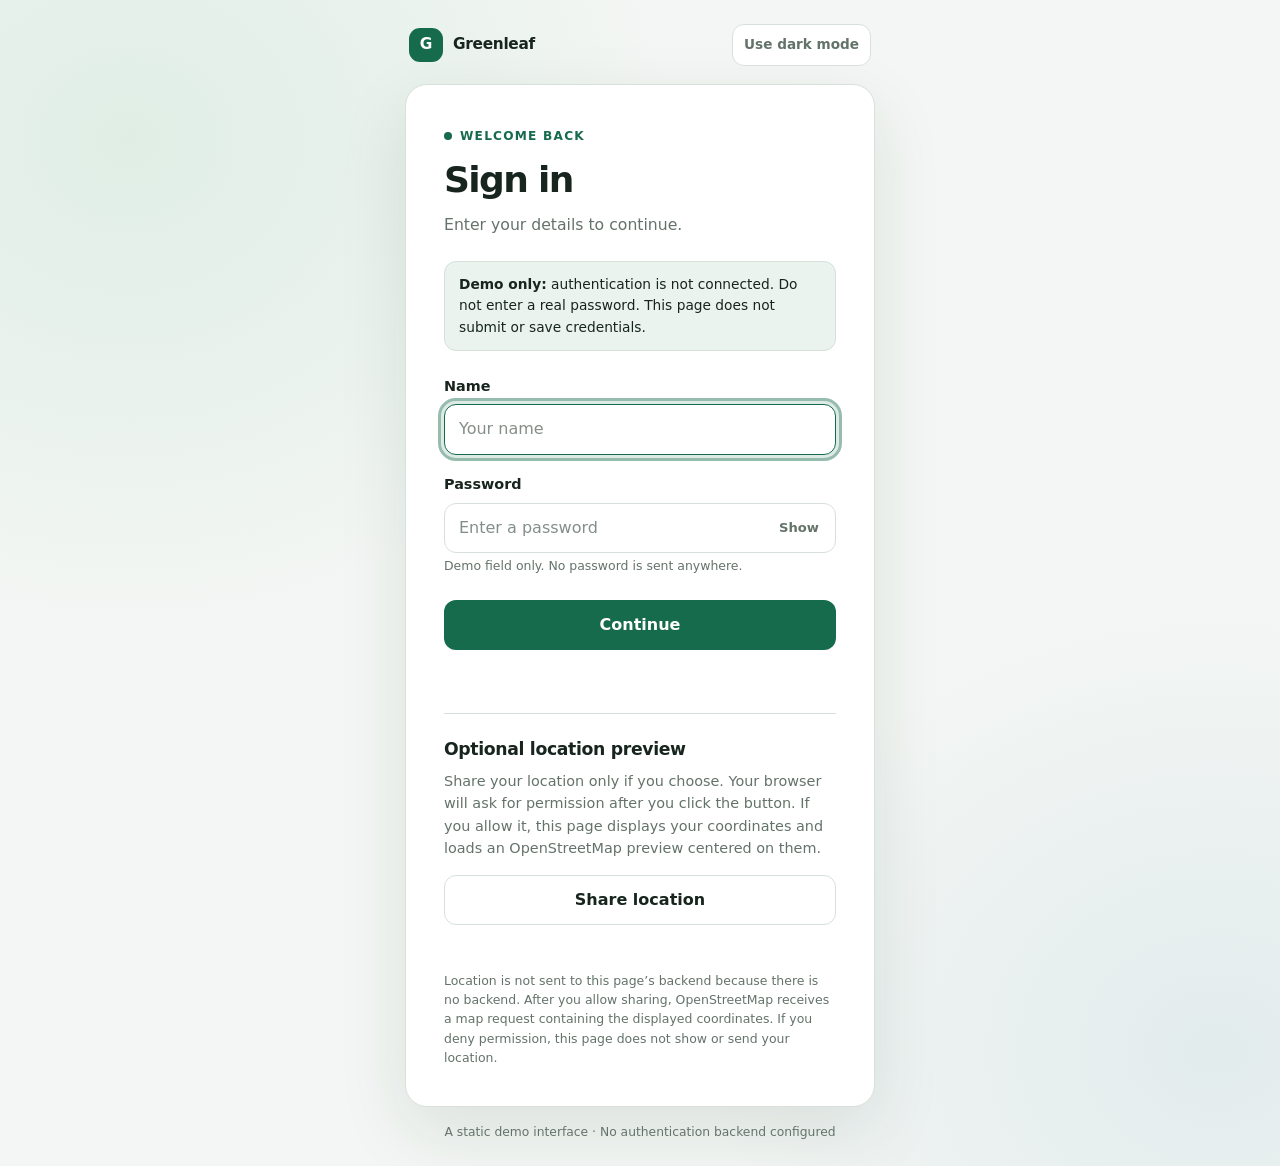
==== index.html @ ef26e177 "Add index.html so the repository has a recognizable website entry point" ====
<!DOCTYPE html>
<html lang="en" data-theme="light">
<head>
  <meta charset="utf-8">
  <meta name="viewport" content="width=device-width, initial-scale=1, viewport-fit=cover">
  <meta name="theme-color" content="#f3f6f4">
  <meta name="description" content="A private sign-in interface demo with an optional, consent-based location preview.">
  <title>Sign in</title>
  <style>
    :root {
      color-scheme: light;
      --bg: #f3f6f4; --panel: #fff; --ink: #17251e; --muted: #64736a;
      --line: #d7e0da; --accent: #176b4d; --accent-hover: #10583e;
      --accent-ink: #fff; --soft: #eaf3ed; --error: #b3261e;
      --success: #176b4d; --shadow: 0 24px 70px rgb(21 48 34 / 10%);
      --radius: 22px; font-synthesis: none;
    }
    :root[data-theme="dark"] {
      color-scheme: dark; --bg: #101713; --panel: #19231d; --ink: #edf4ef;
      --muted: #a4b2a9; --line: #34443a; --accent: #65d4a7;
      --accent-hover: #85e2bb; --accent-ink: #0b2117; --soft: #20352a;
      --error: #ff958c; --success: #81ddb2; --shadow: 0 24px 70px rgb(0 0 0 / 28%);
    }
    @media (prefers-color-scheme: dark) {
      :root:not([data-theme="light"]) {
        color-scheme: dark; --bg: #101713; --panel: #19231d; --ink: #edf4ef;
        --muted: #a4b2a9; --line: #34443a; --accent: #65d4a7;
        --accent-hover: #85e2bb; --accent-ink: #0b2117; --soft: #20352a;
        --error: #ff958c; --success: #81ddb2; --shadow: 0 24px 70px rgb(0 0 0 / 28%);
      }
    }
    *, *::before, *::after { box-sizing: border-box; }
    html { min-width: 320px; scroll-padding-top: env(safe-area-inset-top, 0px); }
    body {
      min-height: 100vh; min-height: 100svh; margin: 0;
      padding: max(24px, env(safe-area-inset-top, 0px)) max(20px, env(safe-area-inset-right, 0px)) max(24px, env(safe-area-inset-bottom, 0px)) max(20px, env(safe-area-inset-left, 0px));
      display: grid; place-items: center;
      background: radial-gradient(ellipse at 10% 12%, rgb(91 183 131 / 13%), transparent 34rem), radial-gradient(ellipse at 95% 90%, rgb(79 145 171 / 10%), transparent 32rem), var(--bg);
      color: var(--ink); font-family: Inter, ui-sans-serif, system-ui, -apple-system, BlinkMacSystemFont, "Segoe UI", sans-serif;
      line-height: 1.55; transition: background-color 180ms ease, color 180ms ease;
    }
    button, input { font: inherit; } button { color: inherit; }
    .shell { width: min(100%, 470px); animation: rise-in 500ms cubic-bezier(.2, .75, .25, 1) both; }
    .topbar { display: flex; align-items: center; justify-content: space-between; gap: 16px; margin-bottom: 18px; padding-inline: 4px; }
    .brand { display: inline-flex; align-items: center; gap: 10px; color: var(--ink); font-size: .96rem; font-weight: 700; letter-spacing: -.02em; }
    .brand-mark { display: grid; width: 34px; height: 34px; place-items: center; border-radius: 11px; background: var(--accent); color: var(--accent-ink); }
    .theme-toggle, .password-toggle { border: 0; background: transparent; color: var(--muted); cursor: pointer; }
    .theme-toggle { min-height: 42px; padding: 8px 11px; border: 1px solid var(--line); border-radius: 12px; background: var(--panel); font-size: .85rem; font-weight: 600; transition: border-color 160ms ease, transform 160ms ease; }
    .theme-toggle:hover { border-color: var(--accent); transform: translateY(-1px); }
    .card { overflow: hidden; padding: clamp(24px, 7vw, 38px); border: 1px solid var(--line); border-radius: var(--radius); background: var(--panel); box-shadow: var(--shadow); transition: background-color 180ms ease, border-color 180ms ease; }
    .eyebrow { display: inline-flex; align-items: center; gap: 8px; margin: 0 0 14px; color: var(--accent); font-size: .76rem; font-weight: 750; letter-spacing: .1em; text-transform: uppercase; }
    .eyebrow::before { width: 8px; height: 8px; border-radius: 50%; background: currentColor; content: ""; }
    h1 { margin: 0; font-size: clamp(1.8rem, 7vw, 2.25rem); line-height: 1.15; letter-spacing: -.045em; }
    .intro { margin: 12px 0 24px; color: var(--muted); font-size: .98rem; }
    .demo-notice { margin: 0 0 24px; padding: 12px 14px; border: 1px solid var(--line); border-radius: 12px; background: var(--soft); color: var(--ink); font-size: .86rem; }
    .field { margin: 0 0 18px; }
    label { display: block; margin: 0 0 7px; font-size: .9rem; font-weight: 650; }
    .input-wrap { position: relative; }
    input { width: 100%; min-height: 50px; padding: 12px 14px; border: 1px solid var(--line); border-radius: 12px; outline: none; background: var(--panel); color: var(--ink); transition: border-color 160ms ease, box-shadow 160ms ease; }
    input::placeholder { color: var(--muted); opacity: .8; }
    input:focus-visible, button:focus-visible, a:focus-visible { outline: 3px solid color-mix(in srgb, var(--accent) 45%, transparent); outline-offset: 3px; }
    input:focus { border-color: var(--accent); box-shadow: 0 0 0 3px color-mix(in srgb, var(--accent) 14%, transparent); }
    .password-input { padding-right: 76px; }
    .password-toggle { position: absolute; top: 50%; right: 8px; padding: 7px 9px; border-radius: 8px; font-size: .82rem; font-weight: 650; transform: translateY(-50%); }
    .password-toggle:hover { background: var(--soft); color: var(--ink); }
    .primary-button, .secondary-button { width: 100%; min-height: 50px; border-radius: 12px; cursor: pointer; font-weight: 700; transition: background-color 160ms ease, border-color 160ms ease, transform 160ms ease; }
    .primary-button { margin-top: 4px; border: 0; background: var(--accent); color: var(--accent-ink); }
    .primary-button:hover { background: var(--accent-hover); transform: translateY(-1px); }
    .secondary-button { border: 1px solid var(--line); background: var(--panel); color: var(--ink); }
    .secondary-button:hover { border-color: var(--accent); background: var(--soft); transform: translateY(-1px); }
    .status { min-height: 1.6em; margin: 12px 0 0; color: var(--muted); font-size: .9rem; }
    .status[data-kind="error"], .location-status[data-kind="error"] { color: var(--error); }
    .status[data-kind="success"], .location-status[data-kind="success"] { color: var(--success); }
    .divider { height: 1px; margin: 28px 0 22px; border: 0; background: var(--line); }
    .location-heading { margin: 0; font-size: 1.08rem; letter-spacing: -.02em; }
    .location-copy { margin: 7px 0 16px; color: var(--muted); font-size: .9rem; }
    .privacy-note { margin: 11px 0 0; color: var(--muted); font-size: .78rem; }
    .location-status { min-height: 1.6em; margin: 12px 0 0; color: var(--muted); font-size: .88rem; }
    .coordinates { margin-top: 16px; padding: 14px; border: 1px solid var(--line); border-radius: 12px; background: var(--soft); }
    .coordinates p { margin: 0; font-size: .88rem; overflow-wrap: anywhere; }
    .coordinates p + p { margin-top: 5px; }
    .map-frame { display: block; width: 100%; height: 245px; margin-top: 12px; border: 1px solid var(--line); border-radius: 10px; background: var(--bg); }
    .map-link { display: inline-block; margin-top: 10px; color: var(--accent); font-size: .86rem; font-weight: 650; }
    .footer { margin: 16px 4px 0; color: var(--muted); font-size: .77rem; text-align: center; }
    [hidden] { display: none !important; }
    @keyframes rise-in { from { opacity: 0; transform: translateY(12px); } to { opacity: 1; transform: translateY(0); } }
    @media (max-width: 420px) { body { place-items: start center; padding-top: max(16px, env(safe-area-inset-top, 0px)); } .shell { margin-block: auto; } .card { border-radius: 18px; } }
    @media (prefers-reduced-motion: reduce) { *, *::before, *::after { scroll-behavior: auto !important; animation-duration: .01ms !important; animation-iteration-count: 1 !important; transition-duration: .01ms !important; } }
  </style>
</head>
<body>
  <main class="shell">
    <header class="topbar">
      <div class="brand" aria-label="Greenleaf"><span class="brand-mark" aria-hidden="true">G</span><span>Greenleaf</span></div>
      <button class="theme-toggle" id="themeToggle" type="button" aria-pressed="false">Use dark mode</button>
    </header>
    <section class="card" aria-labelledby="pageTitle">
      <p class="eyebrow">Welcome back</p><h1 id="pageTitle">Sign in</h1><p class="intro">Enter your details to continue.</p>
      <p class="demo-notice"><strong>Demo only:</strong> authentication is not connected. Do not enter a real password. This page does not submit or save credentials.</p>
      <form id="loginForm" novalidate>
        <div class="field"><label for="name">Name</label><input id="name" name="name" type="text" autocomplete="username" placeholder="Your name" required minlength="2" maxlength="80" autofocus></div>
        <div class="field"><label for="password">Password</label><div class="input-wrap"><input class="password-input" id="password" name="password" type="password" autocomplete="current-password" placeholder="Enter a password" required minlength="8" maxlength="128" aria-describedby="passwordHelp"><button class="password-toggle" id="passwordToggle" type="button" aria-controls="password" aria-pressed="false">Show</button></div><span class="privacy-note" id="passwordHelp">Demo field only. No password is sent anywhere.</span></div>
        <button class="primary-button" type="submit">Continue</button><p class="status" id="loginStatus" role="status" aria-live="polite"></p>
      </form>
      <hr class="divider">
      <section aria-labelledby="locationTitle">
        <h2 class="location-heading" id="locationTitle">Optional location preview</h2>
        <p class="location-copy">Share your location only if you choose. Your browser will ask for permission after you click the button. If you allow it, this page displays your coordinates and loads an OpenStreetMap preview centered on them.</p>
        <button class="secondary-button" id="shareLocation" type="button">Share location</button><p class="location-status" id="locationStatus" role="status" aria-live="polite"></p>
        <div class="coordinates" id="locationResult" hidden><p><strong>Latitude:</strong> <span id="latitude"></span></p><p><strong>Longitude:</strong> <span id="longitude"></span></p><iframe class="map-frame" id="map" title="Map preview of the shared location" loading="lazy" referrerpolicy="no-referrer" hidden></iframe><a class="map-link" id="mapLink" target="_blank" rel="noopener noreferrer" hidden>Open map in a new tab</a></div>
        <p class="privacy-note">Location is not sent to this page’s backend because there is no backend. After you allow sharing, OpenStreetMap receives a map request containing the displayed coordinates. If you deny permission, this page does not show or send your location.</p>
      </section>
    </section>
    <p class="footer">A static demo interface · No authentication backend configured</p>
  </main>
  <script>
    "use strict";
    const byId = (id) => document.getElementById(id);
    const loginForm = byId("loginForm"), nameInput = byId("name"), passwordInput = byId("password"), loginStatus = byId("loginStatus"), passwordToggle = byId("passwordToggle"), themeToggle = byId("themeToggle"), locationButton = byId("shareLocation"), locationStatus = byId("locationStatus"), locationResult = byId("locationResult"), mapFrame = byId("map"), mapLink = byId("mapLink");
    function setStatus(element, message, kind = "") { element.textContent = message; if (kind) element.dataset.kind = kind; else delete element.dataset.kind; }
    passwordToggle.addEventListener("click", () => { const shouldShow = passwordInput.type === "password"; passwordInput.type = shouldShow ? "text" : "password"; passwordToggle.textContent = shouldShow ? "Hide" : "Show"; passwordToggle.setAttribute("aria-pressed", String(shouldShow)); });
    loginForm.addEventListener("submit", (event) => {
      event.preventDefault(); setStatus(loginStatus, ""); const name = nameInput.value.trim();
      if (name.length < 2) { nameInput.setCustomValidity("Enter a name with at least 2 characters."); nameInput.reportValidity(); setStatus(loginStatus, "Please enter a name with at least 2 characters.", "error"); nameInput.focus(); return; }
      nameInput.setCustomValidity("");
      if (!passwordInput.value) { passwordInput.setCustomValidity("Enter a password."); passwordInput.reportValidity(); setStatus(loginStatus, "Please enter a password.", "error"); passwordInput.focus(); return; }
      if (passwordInput.value.length < 8) { passwordInput.setCustomValidity("Use at least 8 characters for this demo field."); passwordInput.reportValidity(); setStatus(loginStatus, "The demo password field requires at least 8 characters.", "error"); passwordInput.focus(); return; }
      passwordInput.setCustomValidity(""); passwordInput.value = "";
      setStatus(loginStatus, "Sign-in is unavailable: no authentication backend is configured. No credentials were submitted.", "error");
    });
    nameInput.addEventListener("input", () => nameInput.setCustomValidity("")); passwordInput.addEventListener("input", () => passwordInput.setCustomValidity(""));
    function applyTheme(theme) { document.documentElement.dataset.theme = theme; const isDark = theme === "dark"; themeToggle.textContent = isDark ? "Use light mode" : "Use dark mode"; themeToggle.setAttribute("aria-pressed", String(isDark)); document.querySelector('meta[name="theme-color"]').setAttribute("content", isDark ? "#101713" : "#f3f6f4"); }
    const savedTheme = (() => { try { return localStorage.getItem("login-demo-theme"); } catch { return null; } })();
    applyTheme(savedTheme === "dark" ? "dark" : "light");
    themeToggle.addEventListener("click", () => { const nextTheme = document.documentElement.dataset.theme === "dark" ? "light" : "dark"; applyTheme(nextTheme); try { localStorage.setItem("login-demo-theme", nextTheme); } catch { /* Theme still works for this page view when storage is unavailable. */ } });
    function showLocation(position) {
      const latitude = position.coords.latitude, longitude = position.coords.longitude, latText = latitude.toFixed(6), lonText = longitude.toFixed(6);
      byId("latitude").textContent = latText; byId("longitude").textContent = lonText; locationResult.hidden = false;
      const pad = 0.01, west = (longitude - pad).toFixed(6), east = (longitude + pad).toFixed(6), south = Math.max(-90, latitude - pad).toFixed(6), north = Math.min(90, latitude + pad).toFixed(6);
      const mapUrl = new URL("https://www.openstreetmap.org/export/embed.html"); mapUrl.searchParams.set("bbox", `${west},${south},${east},${north}`); mapUrl.searchParams.set("layer", "mapnik"); mapUrl.searchParams.set("marker", `${latText},${lonText}`);
      mapFrame.src = mapUrl.toString(); mapFrame.hidden = false; mapLink.href = `https://www.openstreetmap.org/?mlat=${encodeURIComponent(latText)}&mlon=${encodeURIComponent(lonText)}#map=16/${encodeURIComponent(latText)}/${encodeURIComponent(lonText)}`; mapLink.hidden = false;
      setStatus(locationStatus, "Location shared with this page for the map preview.", "success"); locationButton.disabled = false; locationButton.textContent = "Refresh location";
    }
    function handleLocationError(error) {
      locationResult.hidden = true; mapFrame.removeAttribute("src"); mapFrame.hidden = true; mapLink.removeAttribute("href"); mapLink.hidden = true;
      let message = "Location could not be retrieved. No map was loaded.";
      if (error && error.code === error.PERMISSION_DENIED) message = "Permission was denied. This page did not display or send your location.";
      else if (error && error.code === error.POSITION_UNAVAILABLE) message = "Your location is unavailable. No map was loaded.";
      else if (error && error.code === error.TIMEOUT) message = "The location request timed out. No map was loaded.";
      setStatus(locationStatus, message, "error"); locationButton.disabled = false; locationButton.textContent = "Share location";
    }
    locationButton.addEventListener("click", () => {
      setStatus(locationStatus, ""); if (!("geolocation" in navigator)) { setStatus(locationStatus, "Location is not supported by this browser.", "error"); return; }
      locationButton.disabled = true; locationButton.textContent = "Waiting for permission…"; setStatus(locationStatus, "Your browser may ask you to allow location access.");
      navigator.geolocation.getCurrentPosition(showLocation, handleLocationError, { enableHighAccuracy: false, timeout: 15000, maximumAge: 0 });
    });
  </script>
</body>
</html>
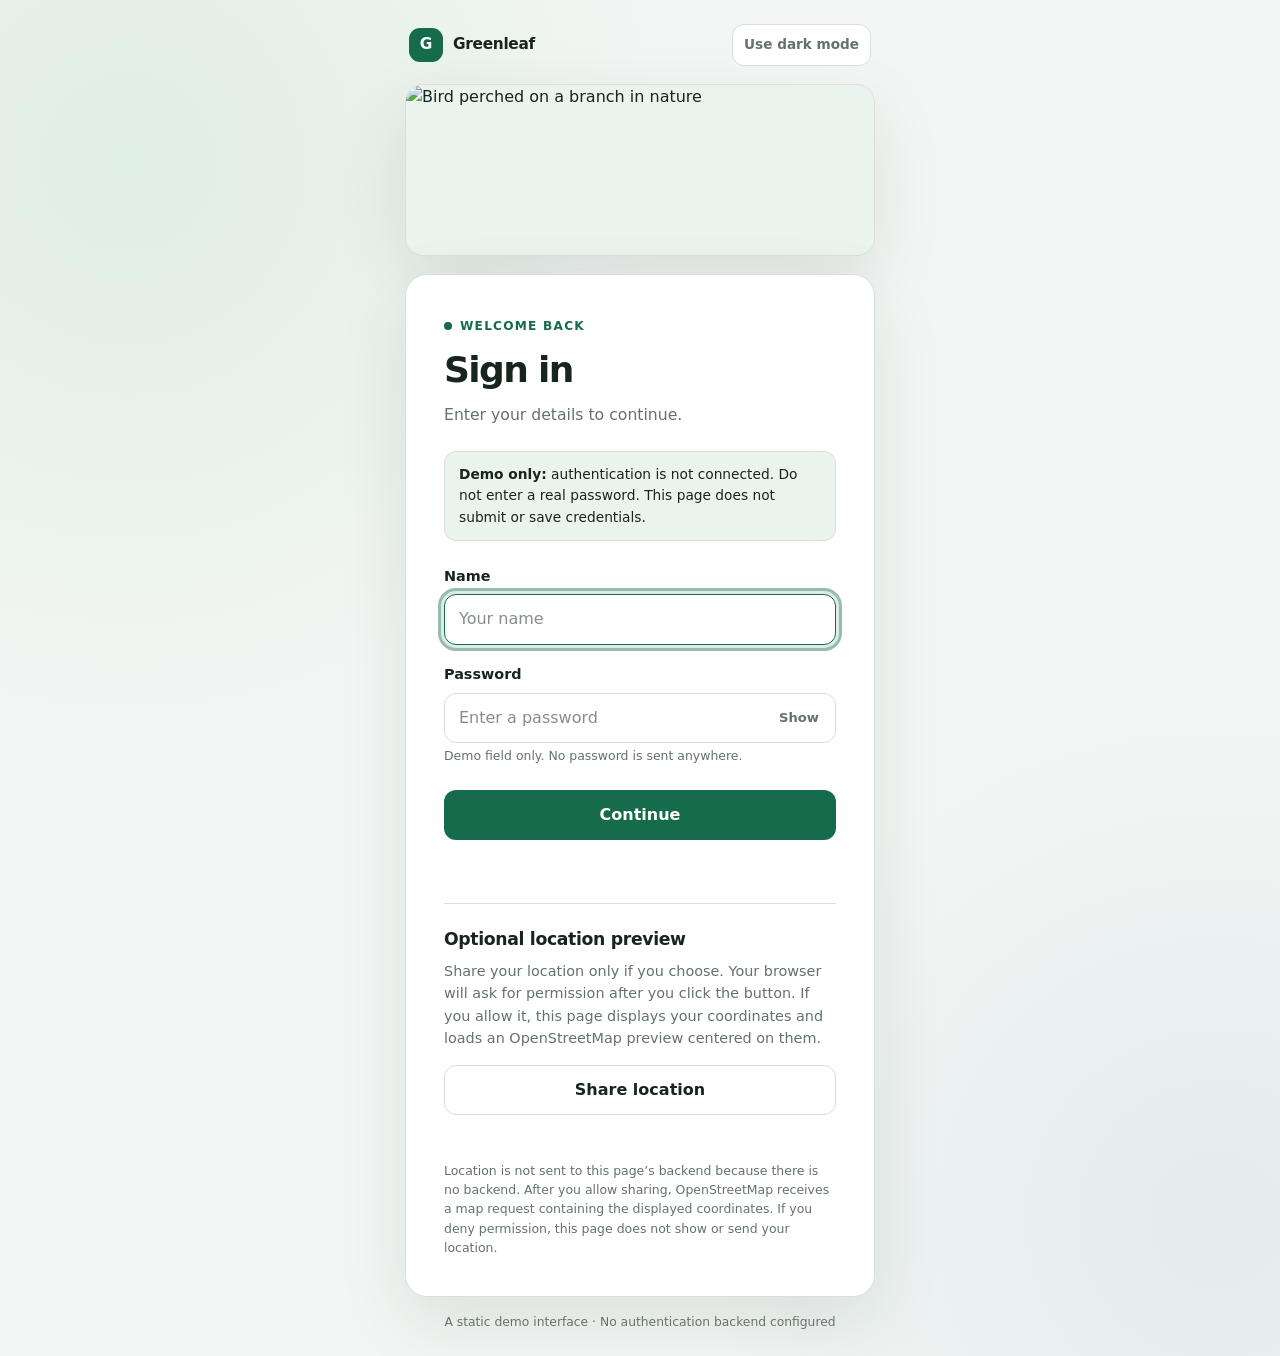
==== commit f44c34f5: "Add a bird photo near the page header to match the requested visual update" ====
--- a/index.html
+++ b/index.html
@@ -47,6 +47,8 @@
     .theme-toggle, .password-toggle { border: 0; background: transparent; color: var(--muted); cursor: pointer; }
     .theme-toggle { min-height: 42px; padding: 8px 11px; border: 1px solid var(--line); border-radius: 12px; background: var(--panel); font-size: .85rem; font-weight: 600; transition: border-color 160ms ease, transform 160ms ease; }
     .theme-toggle:hover { border-color: var(--accent); transform: translateY(-1px); }
+    .hero-art { overflow: hidden; margin-bottom: 18px; border: 1px solid var(--line); border-radius: 18px; background: var(--soft); box-shadow: var(--shadow); }
+    .hero-art img { display: block; width: 100%; height: 170px; object-fit: cover; }
     .card { overflow: hidden; padding: clamp(24px, 7vw, 38px); border: 1px solid var(--line); border-radius: var(--radius); background: var(--panel); box-shadow: var(--shadow); transition: background-color 180ms ease, border-color 180ms ease; }
     .eyebrow { display: inline-flex; align-items: center; gap: 8px; margin: 0 0 14px; color: var(--accent); font-size: .76rem; font-weight: 750; letter-spacing: .1em; text-transform: uppercase; }
     .eyebrow::before { width: 8px; height: 8px; border-radius: 50%; background: currentColor; content: ""; }
@@ -94,6 +96,9 @@
       <div class="brand" aria-label="Greenleaf"><span class="brand-mark" aria-hidden="true">G</span><span>Greenleaf</span></div>
       <button class="theme-toggle" id="themeToggle" type="button" aria-pressed="false">Use dark mode</button>
     </header>
+    <div class="hero-art" aria-label="Bird photo">
+      <img src="https://images.unsplash.com/photo-1504006833117-8886a355efbf?auto=format&fit=crop&w=1200&q=80" alt="Bird perched on a branch in nature">
+    </div>
     <section class="card" aria-labelledby="pageTitle">
       <p class="eyebrow">Welcome back</p><h1 id="pageTitle">Sign in</h1><p class="intro">Enter your details to continue.</p>
       <p class="demo-notice"><strong>Demo only:</strong> authentication is not connected. Do not enter a real password. This page does not submit or save credentials.</p>
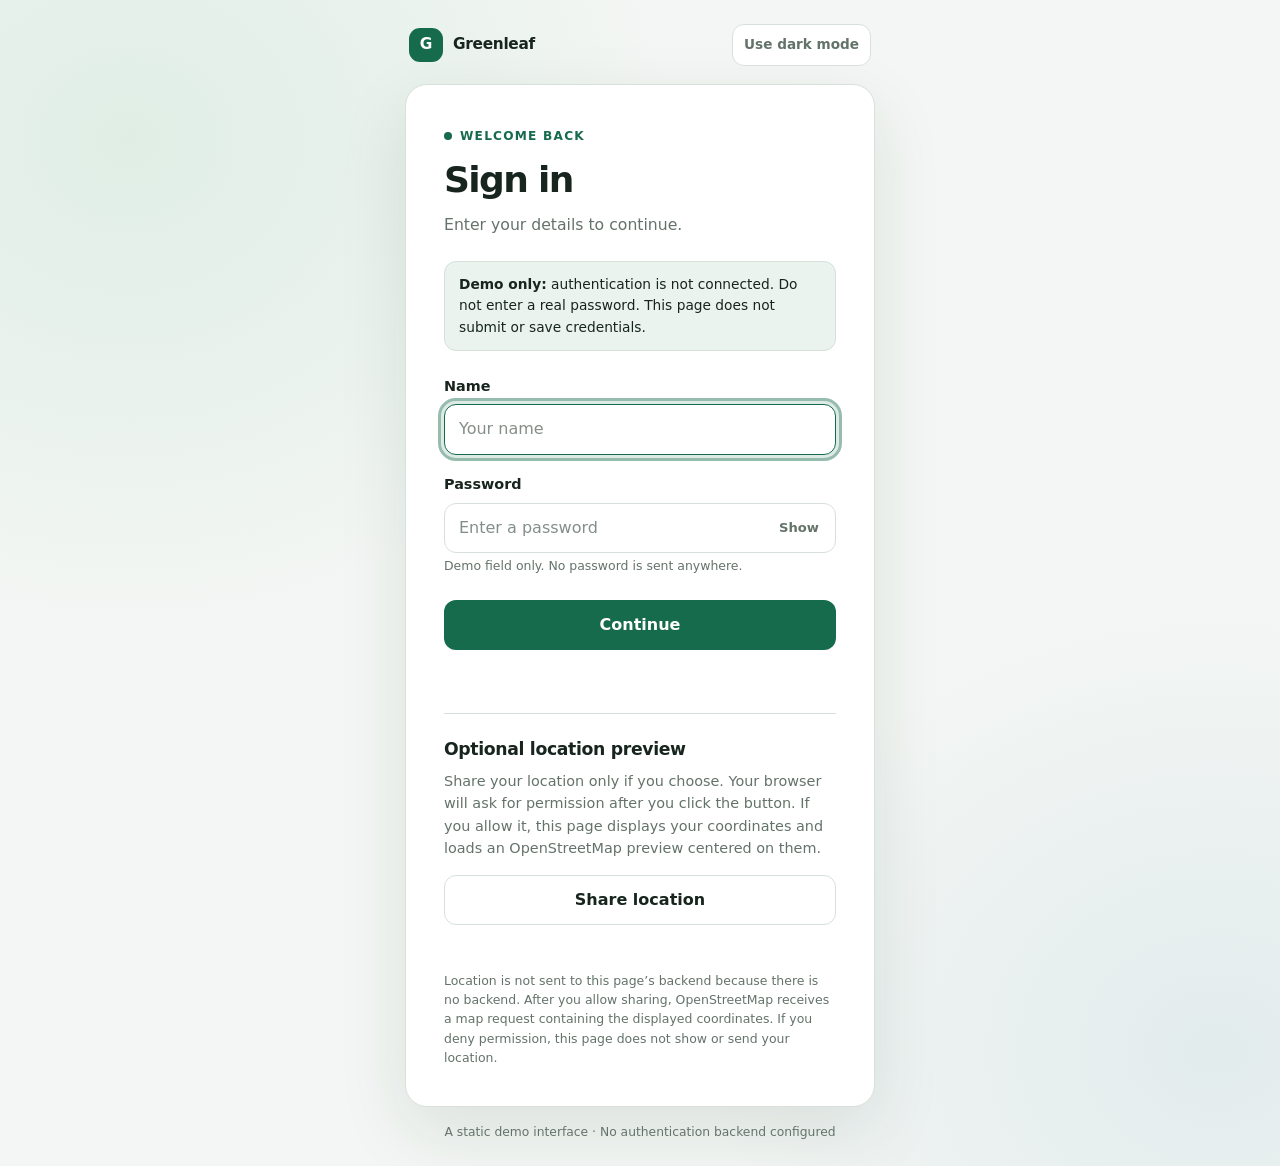
==== commit aec24e45: "Update index.html" ====
--- a/index.html
+++ b/index.html
@@ -47,8 +47,6 @@
     .theme-toggle, .password-toggle { border: 0; background: transparent; color: var(--muted); cursor: pointer; }
     .theme-toggle { min-height: 42px; padding: 8px 11px; border: 1px solid var(--line); border-radius: 12px; background: var(--panel); font-size: .85rem; font-weight: 600; transition: border-color 160ms ease, transform 160ms ease; }
     .theme-toggle:hover { border-color: var(--accent); transform: translateY(-1px); }
-    .hero-art { overflow: hidden; margin-bottom: 18px; border: 1px solid var(--line); border-radius: 18px; background: var(--soft); box-shadow: var(--shadow); }
-    .hero-art img { display: block; width: 100%; height: 170px; object-fit: cover; }
     .card { overflow: hidden; padding: clamp(24px, 7vw, 38px); border: 1px solid var(--line); border-radius: var(--radius); background: var(--panel); box-shadow: var(--shadow); transition: background-color 180ms ease, border-color 180ms ease; }
     .eyebrow { display: inline-flex; align-items: center; gap: 8px; margin: 0 0 14px; color: var(--accent); font-size: .76rem; font-weight: 750; letter-spacing: .1em; text-transform: uppercase; }
     .eyebrow::before { width: 8px; height: 8px; border-radius: 50%; background: currentColor; content: ""; }
@@ -96,9 +94,6 @@
       <div class="brand" aria-label="Greenleaf"><span class="brand-mark" aria-hidden="true">G</span><span>Greenleaf</span></div>
       <button class="theme-toggle" id="themeToggle" type="button" aria-pressed="false">Use dark mode</button>
     </header>
-    <div class="hero-art" aria-label="Bird photo">
-      <img src="https://images.unsplash.com/photo-1504006833117-8886a355efbf?auto=format&fit=crop&w=1200&q=80" alt="Bird perched on a branch in nature">
-    </div>
     <section class="card" aria-labelledby="pageTitle">
       <p class="eyebrow">Welcome back</p><h1 id="pageTitle">Sign in</h1><p class="intro">Enter your details to continue.</p>
       <p class="demo-notice"><strong>Demo only:</strong> authentication is not connected. Do not enter a real password. This page does not submit or save credentials.</p>
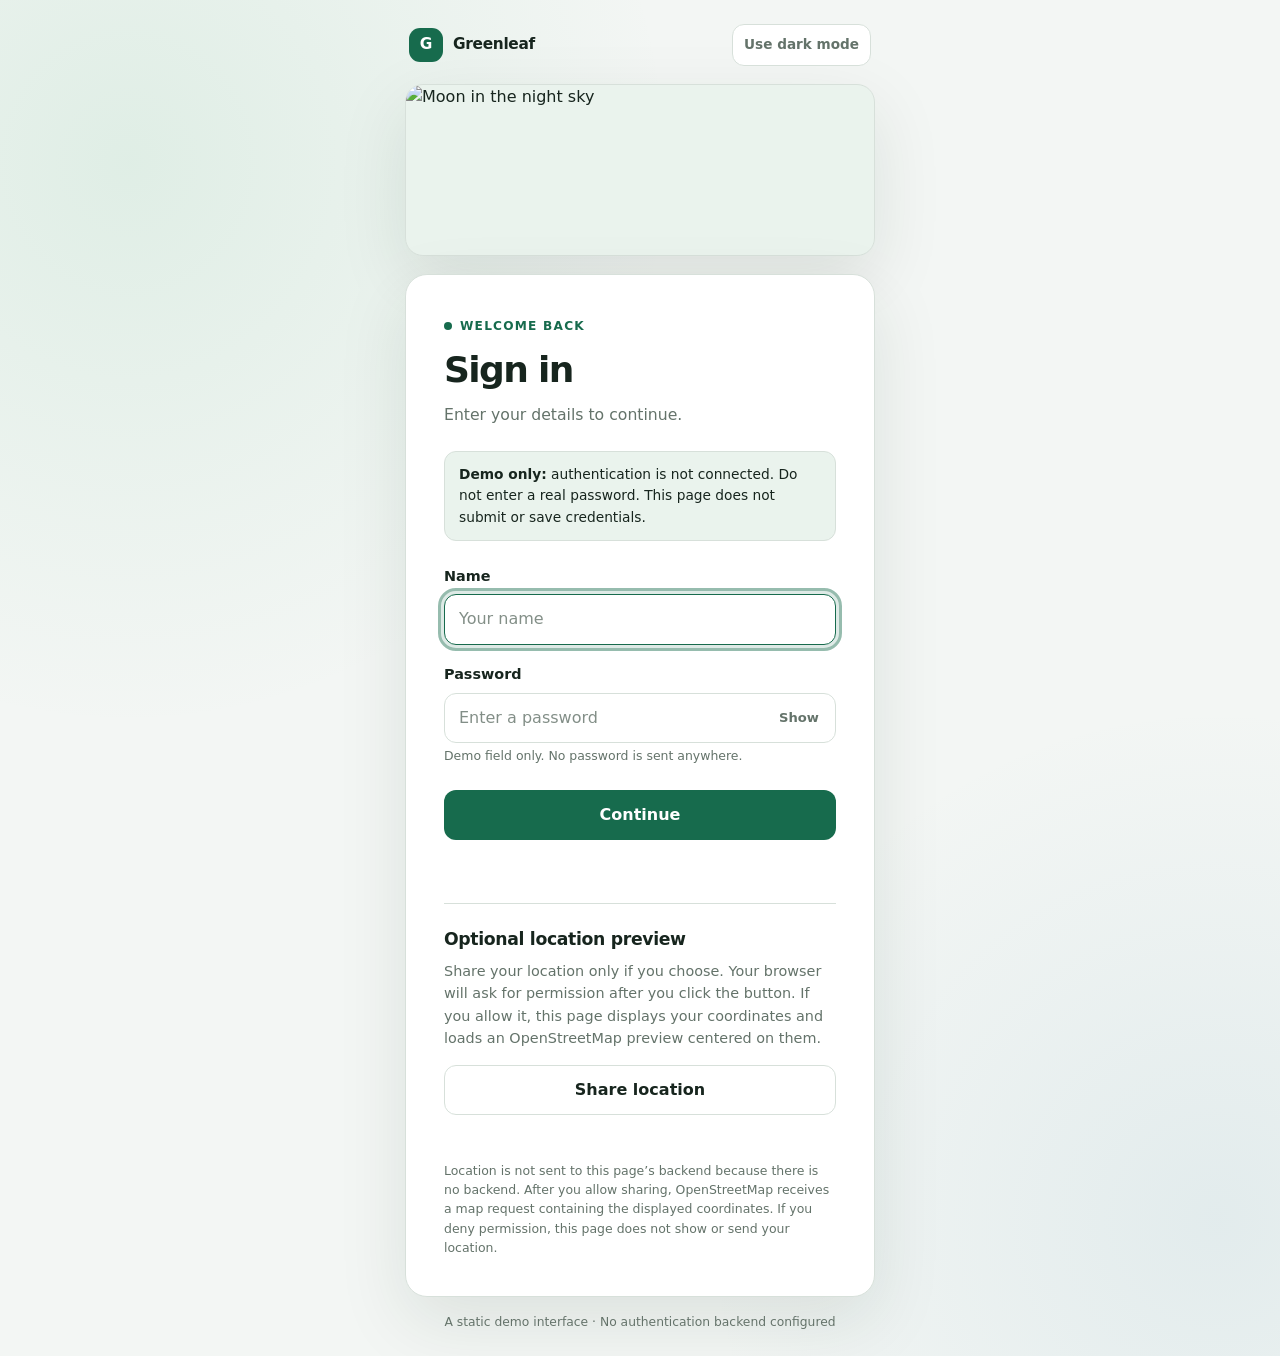
==== commit 8c0e658f: "Update the first-page hero image to a moon-themed photo" ====
--- a/index.html
+++ b/index.html
@@ -47,6 +47,8 @@
     .theme-toggle, .password-toggle { border: 0; background: transparent; color: var(--muted); cursor: pointer; }
     .theme-toggle { min-height: 42px; padding: 8px 11px; border: 1px solid var(--line); border-radius: 12px; background: var(--panel); font-size: .85rem; font-weight: 600; transition: border-color 160ms ease, transform 160ms ease; }
     .theme-toggle:hover { border-color: var(--accent); transform: translateY(-1px); }
+    .hero-art { overflow: hidden; margin-bottom: 18px; border: 1px solid var(--line); border-radius: 18px; background: var(--soft); box-shadow: var(--shadow); }
+    .hero-art img { display: block; width: 100%; height: 170px; object-fit: cover; }
     .card { overflow: hidden; padding: clamp(24px, 7vw, 38px); border: 1px solid var(--line); border-radius: var(--radius); background: var(--panel); box-shadow: var(--shadow); transition: background-color 180ms ease, border-color 180ms ease; }
     .eyebrow { display: inline-flex; align-items: center; gap: 8px; margin: 0 0 14px; color: var(--accent); font-size: .76rem; font-weight: 750; letter-spacing: .1em; text-transform: uppercase; }
     .eyebrow::before { width: 8px; height: 8px; border-radius: 50%; background: currentColor; content: ""; }
@@ -94,6 +96,9 @@
       <div class="brand" aria-label="Greenleaf"><span class="brand-mark" aria-hidden="true">G</span><span>Greenleaf</span></div>
       <button class="theme-toggle" id="themeToggle" type="button" aria-pressed="false">Use dark mode</button>
     </header>
+    <div class="hero-art" aria-label="Moon image">
+      <img src="https://images.unsplash.com/photo-1502134249126-9f3755a50d78?auto=format&fit=crop&w=1200&q=80" alt="Moon in the night sky">
+    </div>
     <section class="card" aria-labelledby="pageTitle">
       <p class="eyebrow">Welcome back</p><h1 id="pageTitle">Sign in</h1><p class="intro">Enter your details to continue.</p>
       <p class="demo-notice"><strong>Demo only:</strong> authentication is not connected. Do not enter a real password. This page does not submit or save credentials.</p>
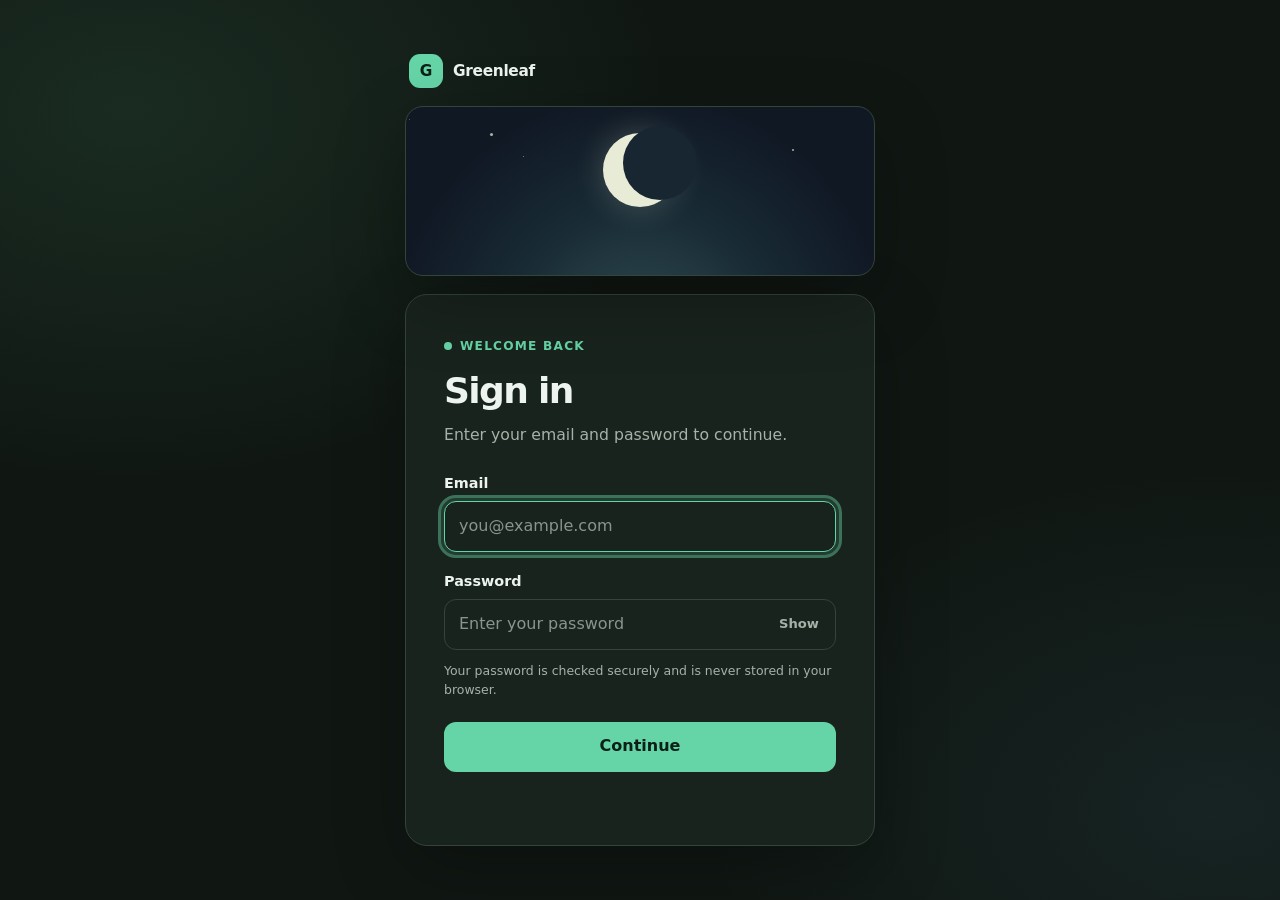
==== commit 38e69b45: "Remove location UI and add secure Vercel sign-in" ====
--- a/index.html
+++ b/index.html
@@ -1,163 +1,90 @@
-<!DOCTYPE html>
-<html lang="en" data-theme="light">
+<!doctype html>
+<html lang="en" data-theme="dark">
 <head>
   <meta charset="utf-8">
   <meta name="viewport" content="width=device-width, initial-scale=1, viewport-fit=cover">
-  <meta name="theme-color" content="#f3f6f4">
-  <meta name="description" content="A private sign-in interface demo with an optional, consent-based location preview.">
-  <title>Sign in</title>
-  <style>
-    :root {
-      color-scheme: light;
-      --bg: #f3f6f4; --panel: #fff; --ink: #17251e; --muted: #64736a;
-      --line: #d7e0da; --accent: #176b4d; --accent-hover: #10583e;
-      --accent-ink: #fff; --soft: #eaf3ed; --error: #b3261e;
-      --success: #176b4d; --shadow: 0 24px 70px rgb(21 48 34 / 10%);
-      --radius: 22px; font-synthesis: none;
-    }
-    :root[data-theme="dark"] {
-      color-scheme: dark; --bg: #101713; --panel: #19231d; --ink: #edf4ef;
-      --muted: #a4b2a9; --line: #34443a; --accent: #65d4a7;
-      --accent-hover: #85e2bb; --accent-ink: #0b2117; --soft: #20352a;
-      --error: #ff958c; --success: #81ddb2; --shadow: 0 24px 70px rgb(0 0 0 / 28%);
-    }
-    @media (prefers-color-scheme: dark) {
-      :root:not([data-theme="light"]) {
-        color-scheme: dark; --bg: #101713; --panel: #19231d; --ink: #edf4ef;
-        --muted: #a4b2a9; --line: #34443a; --accent: #65d4a7;
-        --accent-hover: #85e2bb; --accent-ink: #0b2117; --soft: #20352a;
-        --error: #ff958c; --success: #81ddb2; --shadow: 0 24px 70px rgb(0 0 0 / 28%);
-      }
-    }
-    *, *::before, *::after { box-sizing: border-box; }
-    html { min-width: 320px; scroll-padding-top: env(safe-area-inset-top, 0px); }
-    body {
-      min-height: 100vh; min-height: 100svh; margin: 0;
-      padding: max(24px, env(safe-area-inset-top, 0px)) max(20px, env(safe-area-inset-right, 0px)) max(24px, env(safe-area-inset-bottom, 0px)) max(20px, env(safe-area-inset-left, 0px));
-      display: grid; place-items: center;
-      background: radial-gradient(ellipse at 10% 12%, rgb(91 183 131 / 13%), transparent 34rem), radial-gradient(ellipse at 95% 90%, rgb(79 145 171 / 10%), transparent 32rem), var(--bg);
-      color: var(--ink); font-family: Inter, ui-sans-serif, system-ui, -apple-system, BlinkMacSystemFont, "Segoe UI", sans-serif;
-      line-height: 1.55; transition: background-color 180ms ease, color 180ms ease;
-    }
-    button, input { font: inherit; } button { color: inherit; }
-    .shell { width: min(100%, 470px); animation: rise-in 500ms cubic-bezier(.2, .75, .25, 1) both; }
-    .topbar { display: flex; align-items: center; justify-content: space-between; gap: 16px; margin-bottom: 18px; padding-inline: 4px; }
-    .brand { display: inline-flex; align-items: center; gap: 10px; color: var(--ink); font-size: .96rem; font-weight: 700; letter-spacing: -.02em; }
-    .brand-mark { display: grid; width: 34px; height: 34px; place-items: center; border-radius: 11px; background: var(--accent); color: var(--accent-ink); }
-    .theme-toggle, .password-toggle { border: 0; background: transparent; color: var(--muted); cursor: pointer; }
-    .theme-toggle { min-height: 42px; padding: 8px 11px; border: 1px solid var(--line); border-radius: 12px; background: var(--panel); font-size: .85rem; font-weight: 600; transition: border-color 160ms ease, transform 160ms ease; }
-    .theme-toggle:hover { border-color: var(--accent); transform: translateY(-1px); }
-    .hero-art { overflow: hidden; margin-bottom: 18px; border: 1px solid var(--line); border-radius: 18px; background: var(--soft); box-shadow: var(--shadow); }
-    .hero-art img { display: block; width: 100%; height: 170px; object-fit: cover; }
-    .card { overflow: hidden; padding: clamp(24px, 7vw, 38px); border: 1px solid var(--line); border-radius: var(--radius); background: var(--panel); box-shadow: var(--shadow); transition: background-color 180ms ease, border-color 180ms ease; }
-    .eyebrow { display: inline-flex; align-items: center; gap: 8px; margin: 0 0 14px; color: var(--accent); font-size: .76rem; font-weight: 750; letter-spacing: .1em; text-transform: uppercase; }
-    .eyebrow::before { width: 8px; height: 8px; border-radius: 50%; background: currentColor; content: ""; }
-    h1 { margin: 0; font-size: clamp(1.8rem, 7vw, 2.25rem); line-height: 1.15; letter-spacing: -.045em; }
-    .intro { margin: 12px 0 24px; color: var(--muted); font-size: .98rem; }
-    .demo-notice { margin: 0 0 24px; padding: 12px 14px; border: 1px solid var(--line); border-radius: 12px; background: var(--soft); color: var(--ink); font-size: .86rem; }
-    .field { margin: 0 0 18px; }
-    label { display: block; margin: 0 0 7px; font-size: .9rem; font-weight: 650; }
-    .input-wrap { position: relative; }
-    input { width: 100%; min-height: 50px; padding: 12px 14px; border: 1px solid var(--line); border-radius: 12px; outline: none; background: var(--panel); color: var(--ink); transition: border-color 160ms ease, box-shadow 160ms ease; }
-    input::placeholder { color: var(--muted); opacity: .8; }
-    input:focus-visible, button:focus-visible, a:focus-visible { outline: 3px solid color-mix(in srgb, var(--accent) 45%, transparent); outline-offset: 3px; }
-    input:focus { border-color: var(--accent); box-shadow: 0 0 0 3px color-mix(in srgb, var(--accent) 14%, transparent); }
-    .password-input { padding-right: 76px; }
-    .password-toggle { position: absolute; top: 50%; right: 8px; padding: 7px 9px; border-radius: 8px; font-size: .82rem; font-weight: 650; transform: translateY(-50%); }
-    .password-toggle:hover { background: var(--soft); color: var(--ink); }
-    .primary-button, .secondary-button { width: 100%; min-height: 50px; border-radius: 12px; cursor: pointer; font-weight: 700; transition: background-color 160ms ease, border-color 160ms ease, transform 160ms ease; }
-    .primary-button { margin-top: 4px; border: 0; background: var(--accent); color: var(--accent-ink); }
-    .primary-button:hover { background: var(--accent-hover); transform: translateY(-1px); }
-    .secondary-button { border: 1px solid var(--line); background: var(--panel); color: var(--ink); }
-    .secondary-button:hover { border-color: var(--accent); background: var(--soft); transform: translateY(-1px); }
-    .status { min-height: 1.6em; margin: 12px 0 0; color: var(--muted); font-size: .9rem; }
-    .status[data-kind="error"], .location-status[data-kind="error"] { color: var(--error); }
-    .status[data-kind="success"], .location-status[data-kind="success"] { color: var(--success); }
-    .divider { height: 1px; margin: 28px 0 22px; border: 0; background: var(--line); }
-    .location-heading { margin: 0; font-size: 1.08rem; letter-spacing: -.02em; }
-    .location-copy { margin: 7px 0 16px; color: var(--muted); font-size: .9rem; }
-    .privacy-note { margin: 11px 0 0; color: var(--muted); font-size: .78rem; }
-    .location-status { min-height: 1.6em; margin: 12px 0 0; color: var(--muted); font-size: .88rem; }
-    .coordinates { margin-top: 16px; padding: 14px; border: 1px solid var(--line); border-radius: 12px; background: var(--soft); }
-    .coordinates p { margin: 0; font-size: .88rem; overflow-wrap: anywhere; }
-    .coordinates p + p { margin-top: 5px; }
-    .map-frame { display: block; width: 100%; height: 245px; margin-top: 12px; border: 1px solid var(--line); border-radius: 10px; background: var(--bg); }
-    .map-link { display: inline-block; margin-top: 10px; color: var(--accent); font-size: .86rem; font-weight: 650; }
-    .footer { margin: 16px 4px 0; color: var(--muted); font-size: .77rem; text-align: center; }
-    [hidden] { display: none !important; }
-    @keyframes rise-in { from { opacity: 0; transform: translateY(12px); } to { opacity: 1; transform: translateY(0); } }
-    @media (max-width: 420px) { body { place-items: start center; padding-top: max(16px, env(safe-area-inset-top, 0px)); } .shell { margin-block: auto; } .card { border-radius: 18px; } }
-    @media (prefers-reduced-motion: reduce) { *, *::before, *::after { scroll-behavior: auto !important; animation-duration: .01ms !important; animation-iteration-count: 1 !important; transition-duration: .01ms !important; } }
-  </style>
+  <meta name="theme-color" content="#101713">
+  <meta name="description" content="Sign in to Greenleaf.">
+  <title>Sign in · Greenleaf</title>
+  <link rel="stylesheet" href="/site.css">
 </head>
 <body>
   <main class="shell">
     <header class="topbar">
-      <div class="brand" aria-label="Greenleaf"><span class="brand-mark" aria-hidden="true">G</span><span>Greenleaf</span></div>
-      <button class="theme-toggle" id="themeToggle" type="button" aria-pressed="false">Use dark mode</button>
+      <a class="brand" href="/" aria-label="Greenleaf home">
+        <span class="brand-mark" aria-hidden="true">G</span><span>Greenleaf</span>
+      </a>
     </header>
-    <div class="hero-art" aria-label="Moon image">
-      <img src="https://images.unsplash.com/photo-1502134249126-9f3755a50d78?auto=format&fit=crop&w=1200&q=80" alt="Moon in the night sky">
-    </div>
+    <div class="hero-art" role="img" aria-label="Moonlit night sky"><span class="moon" aria-hidden="true"></span></div>
     <section class="card" aria-labelledby="pageTitle">
-      <p class="eyebrow">Welcome back</p><h1 id="pageTitle">Sign in</h1><p class="intro">Enter your details to continue.</p>
-      <p class="demo-notice"><strong>Demo only:</strong> authentication is not connected. Do not enter a real password. This page does not submit or save credentials.</p>
+      <p class="eyebrow">Welcome back</p>
+      <h1 id="pageTitle">Sign in</h1>
+      <p class="intro">Enter your email and password to continue.</p>
       <form id="loginForm" novalidate>
-        <div class="field"><label for="name">Name</label><input id="name" name="name" type="text" autocomplete="username" placeholder="Your name" required minlength="2" maxlength="80" autofocus></div>
-        <div class="field"><label for="password">Password</label><div class="input-wrap"><input class="password-input" id="password" name="password" type="password" autocomplete="current-password" placeholder="Enter a password" required minlength="8" maxlength="128" aria-describedby="passwordHelp"><button class="password-toggle" id="passwordToggle" type="button" aria-controls="password" aria-pressed="false">Show</button></div><span class="privacy-note" id="passwordHelp">Demo field only. No password is sent anywhere.</span></div>
-        <button class="primary-button" type="submit">Continue</button><p class="status" id="loginStatus" role="status" aria-live="polite"></p>
+        <div class="field">
+          <label for="email">Email</label>
+          <input id="email" name="email" type="email" autocomplete="username" placeholder="you@example.com" required maxlength="254" autofocus>
+        </div>
+        <div class="field">
+          <label for="password">Password</label>
+          <div class="input-wrap">
+            <input class="password-input" id="password" name="password" type="password" autocomplete="current-password" placeholder="Enter your password" required maxlength="256" aria-describedby="passwordHelp">
+            <button class="password-toggle" id="passwordToggle" type="button" aria-controls="password" aria-pressed="false">Show</button>
+          </div>
+          <span class="privacy-note" id="passwordHelp">Your password is checked securely and is never stored in your browser.</span>
+        </div>
+        <button class="primary-button" id="submitButton" type="submit">Continue</button>
+        <p class="status" id="loginStatus" role="status" aria-live="polite"></p>
       </form>
-      <hr class="divider">
-      <section aria-labelledby="locationTitle">
-        <h2 class="location-heading" id="locationTitle">Optional location preview</h2>
-        <p class="location-copy">Share your location only if you choose. Your browser will ask for permission after you click the button. If you allow it, this page displays your coordinates and loads an OpenStreetMap preview centered on them.</p>
-        <button class="secondary-button" id="shareLocation" type="button">Share location</button><p class="location-status" id="locationStatus" role="status" aria-live="polite"></p>
-        <div class="coordinates" id="locationResult" hidden><p><strong>Latitude:</strong> <span id="latitude"></span></p><p><strong>Longitude:</strong> <span id="longitude"></span></p><iframe class="map-frame" id="map" title="Map preview of the shared location" loading="lazy" referrerpolicy="no-referrer" hidden></iframe><a class="map-link" id="mapLink" target="_blank" rel="noopener noreferrer" hidden>Open map in a new tab</a></div>
-        <p class="privacy-note">Location is not sent to this page’s backend because there is no backend. After you allow sharing, OpenStreetMap receives a map request containing the displayed coordinates. If you deny permission, this page does not show or send your location.</p>
-      </section>
     </section>
-    <p class="footer">A static demo interface · No authentication backend configured</p>
   </main>
   <script>
     "use strict";
-    const byId = (id) => document.getElementById(id);
-    const loginForm = byId("loginForm"), nameInput = byId("name"), passwordInput = byId("password"), loginStatus = byId("loginStatus"), passwordToggle = byId("passwordToggle"), themeToggle = byId("themeToggle"), locationButton = byId("shareLocation"), locationStatus = byId("locationStatus"), locationResult = byId("locationResult"), mapFrame = byId("map"), mapLink = byId("mapLink");
-    function setStatus(element, message, kind = "") { element.textContent = message; if (kind) element.dataset.kind = kind; else delete element.dataset.kind; }
-    passwordToggle.addEventListener("click", () => { const shouldShow = passwordInput.type === "password"; passwordInput.type = shouldShow ? "text" : "password"; passwordToggle.textContent = shouldShow ? "Hide" : "Show"; passwordToggle.setAttribute("aria-pressed", String(shouldShow)); });
-    loginForm.addEventListener("submit", (event) => {
-      event.preventDefault(); setStatus(loginStatus, ""); const name = nameInput.value.trim();
-      if (name.length < 2) { nameInput.setCustomValidity("Enter a name with at least 2 characters."); nameInput.reportValidity(); setStatus(loginStatus, "Please enter a name with at least 2 characters.", "error"); nameInput.focus(); return; }
-      nameInput.setCustomValidity("");
-      if (!passwordInput.value) { passwordInput.setCustomValidity("Enter a password."); passwordInput.reportValidity(); setStatus(loginStatus, "Please enter a password.", "error"); passwordInput.focus(); return; }
-      if (passwordInput.value.length < 8) { passwordInput.setCustomValidity("Use at least 8 characters for this demo field."); passwordInput.reportValidity(); setStatus(loginStatus, "The demo password field requires at least 8 characters.", "error"); passwordInput.focus(); return; }
-      passwordInput.setCustomValidity(""); passwordInput.value = "";
-      setStatus(loginStatus, "Sign-in is unavailable: no authentication backend is configured. No credentials were submitted.", "error");
+    const form = document.getElementById("loginForm");
+    const email = document.getElementById("email");
+    const password = document.getElementById("password");
+    const status = document.getElementById("loginStatus");
+    const submit = document.getElementById("submitButton");
+    const toggle = document.getElementById("passwordToggle");
+
+    toggle.addEventListener("click", () => {
+      const show = password.type === "password";
+      password.type = show ? "text" : "password";
+      toggle.textContent = show ? "Hide" : "Show";
+      toggle.setAttribute("aria-pressed", String(show));
     });
-    nameInput.addEventListener("input", () => nameInput.setCustomValidity("")); passwordInput.addEventListener("input", () => passwordInput.setCustomValidity(""));
-    function applyTheme(theme) { document.documentElement.dataset.theme = theme; const isDark = theme === "dark"; themeToggle.textContent = isDark ? "Use light mode" : "Use dark mode"; themeToggle.setAttribute("aria-pressed", String(isDark)); document.querySelector('meta[name="theme-color"]').setAttribute("content", isDark ? "#101713" : "#f3f6f4"); }
-    const savedTheme = (() => { try { return localStorage.getItem("login-demo-theme"); } catch { return null; } })();
-    applyTheme(savedTheme === "dark" ? "dark" : "light");
-    themeToggle.addEventListener("click", () => { const nextTheme = document.documentElement.dataset.theme === "dark" ? "light" : "dark"; applyTheme(nextTheme); try { localStorage.setItem("login-demo-theme", nextTheme); } catch { /* Theme still works for this page view when storage is unavailable. */ } });
-    function showLocation(position) {
-      const latitude = position.coords.latitude, longitude = position.coords.longitude, latText = latitude.toFixed(6), lonText = longitude.toFixed(6);
-      byId("latitude").textContent = latText; byId("longitude").textContent = lonText; locationResult.hidden = false;
-      const pad = 0.01, west = (longitude - pad).toFixed(6), east = (longitude + pad).toFixed(6), south = Math.max(-90, latitude - pad).toFixed(6), north = Math.min(90, latitude + pad).toFixed(6);
-      const mapUrl = new URL("https://www.openstreetmap.org/export/embed.html"); mapUrl.searchParams.set("bbox", `${west},${south},${east},${north}`); mapUrl.searchParams.set("layer", "mapnik"); mapUrl.searchParams.set("marker", `${latText},${lonText}`);
-      mapFrame.src = mapUrl.toString(); mapFrame.hidden = false; mapLink.href = `https://www.openstreetmap.org/?mlat=${encodeURIComponent(latText)}&mlon=${encodeURIComponent(lonText)}#map=16/${encodeURIComponent(latText)}/${encodeURIComponent(lonText)}`; mapLink.hidden = false;
-      setStatus(locationStatus, "Location shared with this page for the map preview.", "success"); locationButton.disabled = false; locationButton.textContent = "Refresh location";
-    }
-    function handleLocationError(error) {
-      locationResult.hidden = true; mapFrame.removeAttribute("src"); mapFrame.hidden = true; mapLink.removeAttribute("href"); mapLink.hidden = true;
-      let message = "Location could not be retrieved. No map was loaded.";
-      if (error && error.code === error.PERMISSION_DENIED) message = "Permission was denied. This page did not display or send your location.";
-      else if (error && error.code === error.POSITION_UNAVAILABLE) message = "Your location is unavailable. No map was loaded.";
-      else if (error && error.code === error.TIMEOUT) message = "The location request timed out. No map was loaded.";
-      setStatus(locationStatus, message, "error"); locationButton.disabled = false; locationButton.textContent = "Share location";
-    }
-    locationButton.addEventListener("click", () => {
-      setStatus(locationStatus, ""); if (!("geolocation" in navigator)) { setStatus(locationStatus, "Location is not supported by this browser.", "error"); return; }
-      locationButton.disabled = true; locationButton.textContent = "Waiting for permission…"; setStatus(locationStatus, "Your browser may ask you to allow location access.");
-      navigator.geolocation.getCurrentPosition(showLocation, handleLocationError, { enableHighAccuracy: false, timeout: 15000, maximumAge: 0 });
+
+    form.addEventListener("submit", async (event) => {
+      event.preventDefault();
+      status.textContent = "";
+      delete status.dataset.kind;
+      if (!form.reportValidity()) return;
+      submit.disabled = true;
+      submit.textContent = "Signing in…";
+      try {
+        const response = await fetch("/api/auth/login", {
+          method: "POST",
+          credentials: "same-origin",
+          headers: { "Content-Type": "application/json" },
+          body: JSON.stringify({ email: email.value.trim(), password: password.value })
+        });
+        const result = await response.json().catch(() => ({}));
+        if (response.ok) {
+          password.value = "";
+          window.location.assign("/dashboard");
+          return;
+        }
+        status.textContent = response.status === 401
+          ? "Incorrect email or password. Please try again."
+          : (result.error || "Sign-in is temporarily unavailable. Please try again later.");
+        status.dataset.kind = "error";
+      } catch {
+        status.textContent = "Unable to reach the sign-in service. Check your connection and try again.";
+        status.dataset.kind = "error";
+      } finally {
+        submit.disabled = false;
+        submit.textContent = "Continue";
+      }
     });
   </script>
 </body>
--- a/site.css
+++ b/site.css
@@ -0,0 +1,70 @@
+:root {
+  color-scheme: dark;
+  --bg: #101713;
+  --panel: #19231d;
+  --ink: #edf4ef;
+  --muted: #a4b2a9;
+  --line: #34443a;
+  --accent: #65d4a7;
+  --accent-hover: #85e2bb;
+  --accent-ink: #0b2117;
+  --soft: #20352a;
+  --error: #ff958c;
+  --shadow: 0 24px 70px rgb(0 0 0 / 28%);
+  --radius: 22px;
+  font-synthesis: none;
+}
+
+*, *::before, *::after { box-sizing: border-box; }
+html { min-width: 320px; scroll-padding-top: env(safe-area-inset-top, 0px); }
+body {
+  min-height: 100vh;
+  min-height: 100svh;
+  margin: 0;
+  padding: max(24px, env(safe-area-inset-top, 0px)) max(20px, env(safe-area-inset-right, 0px)) max(24px, env(safe-area-inset-bottom, 0px)) max(20px, env(safe-area-inset-left, 0px));
+  display: grid;
+  place-items: center;
+  background: radial-gradient(ellipse at 10% 12%, rgb(91 183 131 / 13%), transparent 34rem), radial-gradient(ellipse at 95% 90%, rgb(79 145 171 / 10%), transparent 32rem), var(--bg);
+  color: var(--ink);
+  font-family: Inter, ui-sans-serif, system-ui, -apple-system, BlinkMacSystemFont, "Segoe UI", sans-serif;
+  line-height: 1.55;
+  transition: background-color 180ms ease, color 180ms ease;
+}
+button, input { font: inherit; }
+button { color: inherit; }
+.shell { width: min(100%, 470px); animation: rise-in 500ms cubic-bezier(.2, .75, .25, 1) both; }
+.topbar { display: flex; align-items: center; justify-content: space-between; gap: 16px; margin-bottom: 18px; padding-inline: 4px; }
+.brand { display: inline-flex; align-items: center; gap: 10px; color: var(--ink); font-size: .96rem; font-weight: 700; letter-spacing: -.02em; text-decoration: none; }
+.brand-mark { display: grid; width: 34px; height: 34px; place-items: center; border-radius: 11px; background: var(--accent); color: var(--accent-ink); }
+.hero-art { position: relative; overflow: hidden; height: 170px; margin-bottom: 18px; border: 1px solid var(--line); border-radius: 18px; background: radial-gradient(ellipse at 50% 140%, #314c53 0, #182a34 42%, #101824 75%); box-shadow: var(--shadow); }
+.hero-art::before, .hero-art::after { position: absolute; content: ""; border-radius: 50%; background: rgb(236 244 222 / 70%); box-shadow: 32px 22px 0 -1px rgb(236 244 222 / 55%), -45px 37px 0 -2px rgb(236 244 222 / 48%), 77px -9px 0 -2px rgb(236 244 222 / 52%), -82px -15px 0 -1px rgb(236 244 222 / 40%); }
+.hero-art::before { top: 26px; left: 18%; width: 3px; height: 3px; }
+.hero-art::after { top: 42px; right: 17%; width: 2px; height: 2px; }
+.moon { position: absolute; top: 26px; left: 50%; width: 74px; height: 74px; border-radius: 50%; transform: translateX(-50%); background: #e8ebd6; box-shadow: 0 0 32px rgb(232 235 214 / 23%); }
+.moon::after { position: absolute; top: -7px; left: 20px; width: 74px; height: 74px; border-radius: 50%; background: #172630; content: ""; }
+.card { overflow: hidden; padding: clamp(24px, 7vw, 38px); border: 1px solid var(--line); border-radius: var(--radius); background: var(--panel); box-shadow: var(--shadow); transition: background-color 180ms ease, border-color 180ms ease; }
+.eyebrow { display: inline-flex; align-items: center; gap: 8px; margin: 0 0 14px; color: var(--accent); font-size: .76rem; font-weight: 750; letter-spacing: .1em; text-transform: uppercase; }
+.eyebrow::before { width: 8px; height: 8px; border-radius: 50%; background: currentColor; content: ""; }
+h1 { margin: 0; font-size: clamp(1.8rem, 7vw, 2.25rem); line-height: 1.15; letter-spacing: -.045em; }
+.intro { margin: 12px 0 24px; color: var(--muted); font-size: .98rem; }
+.field { margin: 0 0 18px; }
+label { display: block; margin: 0 0 7px; font-size: .9rem; font-weight: 650; }
+.input-wrap { position: relative; }
+input { width: 100%; min-height: 50px; padding: 12px 14px; border: 1px solid var(--line); border-radius: 12px; outline: none; background: var(--panel); color: var(--ink); transition: border-color 160ms ease, box-shadow 160ms ease; }
+input::placeholder { color: var(--muted); opacity: .8; }
+input:focus-visible, button:focus-visible, a:focus-visible { outline: 3px solid color-mix(in srgb, var(--accent) 45%, transparent); outline-offset: 3px; }
+input:focus { border-color: var(--accent); box-shadow: 0 0 0 3px color-mix(in srgb, var(--accent) 14%, transparent); }
+.password-input { padding-right: 76px; }
+.password-toggle { position: absolute; top: 50%; right: 8px; padding: 7px 9px; border: 0; border-radius: 8px; background: transparent; color: var(--muted); cursor: pointer; font-size: .82rem; font-weight: 650; transform: translateY(-50%); }
+.password-toggle:hover { background: var(--soft); color: var(--ink); }
+.primary-button { width: 100%; min-height: 50px; margin-top: 4px; border: 0; border-radius: 12px; background: var(--accent); color: var(--accent-ink); cursor: pointer; font-weight: 700; transition: background-color 160ms ease, transform 160ms ease; }
+.primary-button:hover { background: var(--accent-hover); transform: translateY(-1px); }
+.primary-button:disabled { cursor: wait; opacity: .75; }
+.status { min-height: 1.6em; margin: 12px 0 0; color: var(--muted); font-size: .9rem; }
+.status[data-kind="error"] { color: var(--error); }
+.privacy-note { display: block; margin: 11px 0 0; color: var(--muted); font-size: .78rem; }
+.dashboard-card { text-align: center; }
+.dashboard-card .primary-button { margin-top: 22px; }
+@keyframes rise-in { from { opacity: 0; transform: translateY(12px); } to { opacity: 1; transform: translateY(0); } }
+@media (max-width: 420px) { body { place-items: start center; padding-top: max(16px, env(safe-area-inset-top, 0px)); } .shell { margin-block: auto; } .card { border-radius: 18px; } .hero-art { height: 145px; } }
+@media (prefers-reduced-motion: reduce) { *, *::before, *::after { scroll-behavior: auto !important; animation-duration: .01ms !important; animation-iteration-count: 1 !important; transition-duration: .01ms !important; } }
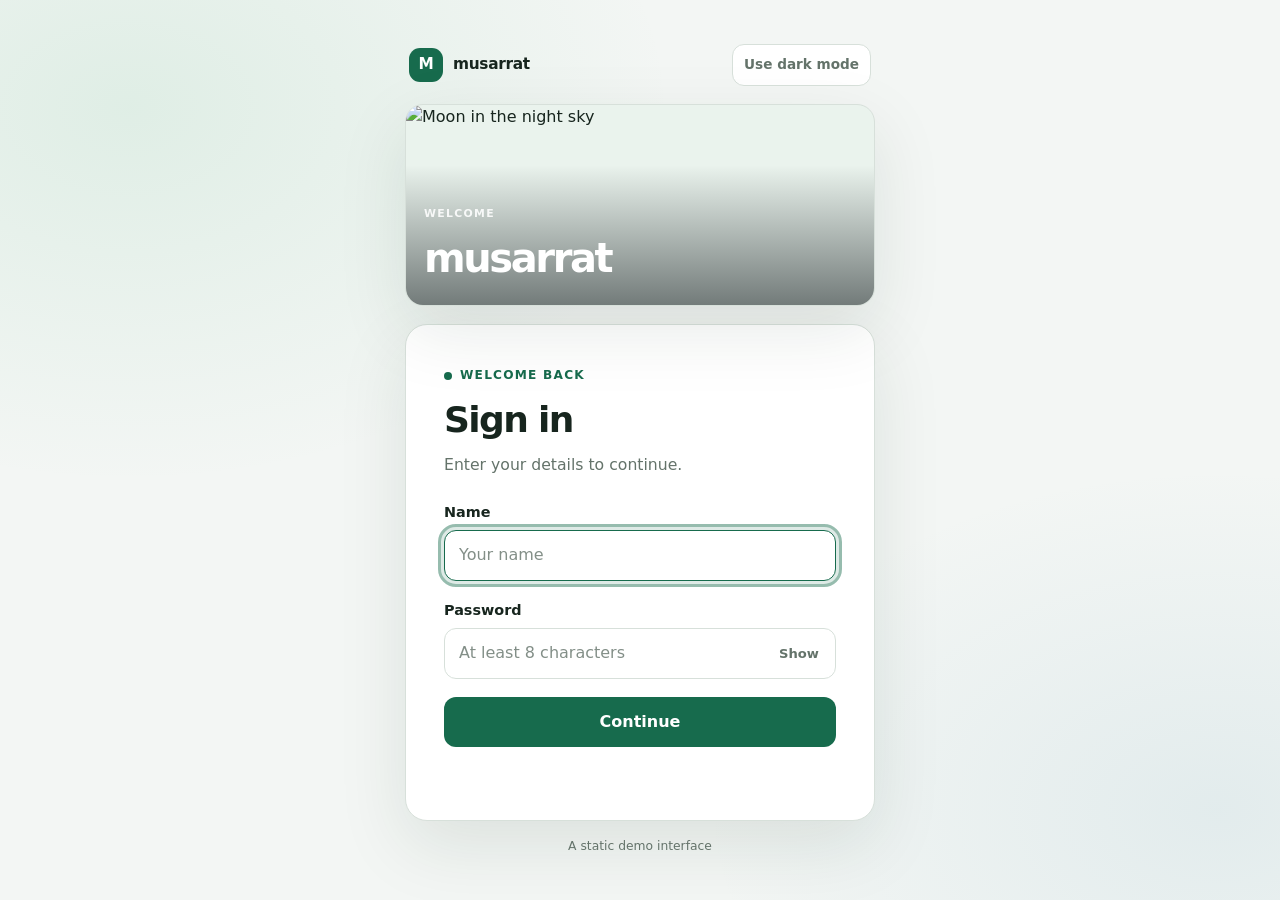
==== commit 579b9503: "Update the sign-in page to use a moon hero, add musarrat branding, remove the location section, and " ====
--- a/index.html
+++ b/index.html
@@ -1,90 +1,228 @@
-<!doctype html>
-<html lang="en" data-theme="dark">
+<!DOCTYPE html>
+<html lang="en" data-theme="light">
 <head>
   <meta charset="utf-8">
   <meta name="viewport" content="width=device-width, initial-scale=1, viewport-fit=cover">
-  <meta name="theme-color" content="#101713">
-  <meta name="description" content="Sign in to Greenleaf.">
-  <title>Sign in · Greenleaf</title>
-  <link rel="stylesheet" href="/site.css">
+  <meta name="theme-color" content="#f3f6f4">
+  <meta name="description" content="A private sign-in interface demo with a moon-themed hero image and dashboard redirect.">
+  <title>Sign in</title>
+  <style>
+    :root {
+      color-scheme: light;
+      --bg: #f3f6f4; --panel: #fff; --ink: #17251e; --muted: #64736a;
+      --line: #d7e0da; --accent: #176b4d; --accent-hover: #10583e;
+      --accent-ink: #fff; --soft: #eaf3ed; --error: #b3261e;
+      --success: #176b4d; --shadow: 0 24px 70px rgb(21 48 34 / 10%);
+      --radius: 22px; font-synthesis: none;
+    }
+    :root[data-theme="dark"] {
+      color-scheme: dark; --bg: #101713; --panel: #19231d; --ink: #edf4ef;
+      --muted: #a4b2a9; --line: #34443a; --accent: #65d4a7;
+      --accent-hover: #85e2bb; --accent-ink: #0b2117; --soft: #20352a;
+      --error: #ff958c; --success: #81ddb2; --shadow: 0 24px 70px rgb(0 0 0 / 28%);
+    }
+    @media (prefers-color-scheme: dark) {
+      :root:not([data-theme="light"]) {
+        color-scheme: dark; --bg: #101713; --panel: #19231d; --ink: #edf4ef;
+        --muted: #a4b2a9; --line: #34443a; --accent: #65d4a7;
+        --accent-hover: #85e2bb; --accent-ink: #0b2117; --soft: #20352a;
+        --error: #ff958c; --success: #81ddb2; --shadow: 0 24px 70px rgb(0 0 0 / 28%);
+      }
+    }
+    *, *::before, *::after { box-sizing: border-box; }
+    html { min-width: 320px; scroll-padding-top: env(safe-area-inset-top, 0px); }
+    body {
+      min-height: 100vh; min-height: 100svh; margin: 0;
+      padding: max(24px, env(safe-area-inset-top, 0px)) max(20px, env(safe-area-inset-right, 0px)) max(24px, env(safe-area-inset-bottom, 0px)) max(20px, env(safe-area-inset-left, 0px));
+      display: grid; place-items: center;
+      background: radial-gradient(ellipse at 10% 12%, rgb(91 183 131 / 13%), transparent 34rem), radial-gradient(ellipse at 95% 90%, rgb(79 145 171 / 10%), transparent 32rem), var(--bg);
+      color: var(--ink); font-family: Inter, ui-sans-serif, system-ui, -apple-system, BlinkMacSystemFont, "Segoe UI", sans-serif;
+      line-height: 1.55; transition: background-color 180ms ease, color 180ms ease;
+    }
+    button, input { font: inherit; } button { color: inherit; }
+    .shell { width: min(100%, 470px); animation: rise-in 500ms cubic-bezier(.2, .75, .25, 1) both; }
+    .topbar { display: flex; align-items: center; justify-content: space-between; gap: 16px; margin-bottom: 18px; padding-inline: 4px; }
+    .brand { display: inline-flex; align-items: center; gap: 10px; color: var(--ink); font-size: .96rem; font-weight: 700; letter-spacing: -.02em; }
+    .brand-mark { display: grid; width: 34px; height: 34px; place-items: center; border-radius: 11px; background: var(--accent); color: var(--accent-ink); }
+    .theme-toggle, .password-toggle { border: 0; background: transparent; color: var(--muted); cursor: pointer; }
+    .theme-toggle { min-height: 42px; padding: 8px 11px; border: 1px solid var(--line); border-radius: 12px; background: var(--panel); font-size: .85rem; font-weight: 600; transition: border-color 160ms ease, transform 160ms ease; }
+    .theme-toggle:hover { border-color: var(--accent); transform: translateY(-1px); }
+    .hero-art {
+      position: relative;
+      overflow: hidden;
+      margin-bottom: 18px;
+      border: 1px solid var(--line);
+      border-radius: 18px;
+      background: var(--soft);
+      box-shadow: var(--shadow);
+    }
+    .hero-art img { display: block; width: 100%; height: 200px; object-fit: cover; }
+    .hero-overlay {
+      position: absolute;
+      inset: 0;
+      display: flex;
+      flex-direction: column;
+      justify-content: flex-end;
+      padding: 18px 18px 16px;
+      background: linear-gradient(180deg, rgb(5 13 16 / 0) 30%, rgb(5 13 16 / 52%) 100%);
+      color: #fff;
+    }
+    .hero-kicker {
+      font-size: .68rem;
+      font-weight: 700;
+      letter-spacing: .12em;
+      text-transform: uppercase;
+      opacity: .88;
+    }
+    .hero-name {
+      margin-top: 4px;
+      font-size: clamp(1.8rem, 7vw, 2.5rem);
+      font-weight: 800;
+      letter-spacing: -.06em;
+    }
+    .card { overflow: hidden; padding: clamp(24px, 7vw, 38px); border: 1px solid var(--line); border-radius: var(--radius); background: var(--panel); box-shadow: var(--shadow); transition: background-color 180ms ease, border-color 180ms ease; }
+    .eyebrow { display: inline-flex; align-items: center; gap: 8px; margin: 0 0 14px; color: var(--accent); font-size: .76rem; font-weight: 750; letter-spacing: .1em; text-transform: uppercase; }
+    .eyebrow::before { width: 8px; height: 8px; border-radius: 50%; background: currentColor; content: ""; }
+    h1 { margin: 0; font-size: clamp(1.8rem, 7vw, 2.25rem); line-height: 1.15; letter-spacing: -.045em; }
+    .intro { margin: 12px 0 24px; color: var(--muted); font-size: .98rem; }
+    .field { margin: 0 0 18px; }
+    label { display: block; margin: 0 0 7px; font-size: .9rem; font-weight: 650; }
+    .input-wrap { position: relative; }
+    input { width: 100%; min-height: 50px; padding: 12px 14px; border: 1px solid var(--line); border-radius: 12px; outline: none; background: var(--panel); color: var(--ink); transition: border-color 160ms ease, box-shadow 160ms ease; }
+    input::placeholder { color: var(--muted); opacity: .8; }
+    input:focus-visible, button:focus-visible, a:focus-visible { outline: 3px solid color-mix(in srgb, var(--accent) 45%, transparent); outline-offset: 3px; }
+    input:focus { border-color: var(--accent); box-shadow: 0 0 0 3px color-mix(in srgb, var(--accent) 14%, transparent); }
+    .password-input { padding-right: 76px; }
+    .password-toggle { position: absolute; top: 50%; right: 8px; padding: 7px 9px; border-radius: 8px; font-size: .82rem; font-weight: 650; transform: translateY(-50%); }
+    .password-toggle:hover { background: var(--soft); color: var(--ink); }
+    .primary-button { width: 100%; min-height: 50px; border: 0; border-radius: 12px; cursor: pointer; background: var(--accent); color: var(--accent-ink); font-weight: 700; transition: background-color 160ms ease, transform 160ms ease; }
+    .primary-button:hover { background: var(--accent-hover); transform: translateY(-1px); }
+    .status { min-height: 1.6em; margin: 12px 0 0; color: var(--muted); font-size: .9rem; }
+    .status[data-kind="error"] { color: var(--error); }
+    .status[data-kind="success"] { color: var(--success); }
+    .footer { margin: 16px 4px 0; color: var(--muted); font-size: .77rem; text-align: center; }
+    [hidden] { display: none !important; }
+    @keyframes rise-in { from { opacity: 0; transform: translateY(12px); } to { opacity: 1; transform: translateY(0); } }
+    @media (max-width: 420px) { body { place-items: start center; padding-top: max(16px, env(safe-area-inset-top, 0px)); } .shell { margin-block: auto; } .card { border-radius: 18px; } }
+    @media (prefers-reduced-motion: reduce) { *, *::before, *::after { scroll-behavior: auto !important; animation-duration: .01ms !important; animation-iteration-count: 1 !important; transition-duration: .01ms !important; } }
+  </style>
 </head>
 <body>
   <main class="shell">
     <header class="topbar">
-      <a class="brand" href="/" aria-label="Greenleaf home">
-        <span class="brand-mark" aria-hidden="true">G</span><span>Greenleaf</span>
-      </a>
+      <div class="brand" aria-label="musarrat"><span class="brand-mark" aria-hidden="true">M</span><span>musarrat</span></div>
+      <button class="theme-toggle" id="themeToggle" type="button" aria-pressed="false">Use dark mode</button>
     </header>
-    <div class="hero-art" role="img" aria-label="Moonlit night sky"><span class="moon" aria-hidden="true"></span></div>
+
+    <div class="hero-art" aria-label="Moon image">
+      <img src="https://images.unsplash.com/photo-1502134249126-9f3755a50d78?auto=format&fit=crop&w=1200&q=80" alt="Moon in the night sky">
+      <div class="hero-overlay">
+        <span class="hero-kicker">Welcome</span>
+        <strong class="hero-name">musarrat</strong>
+      </div>
+    </div>
+
     <section class="card" aria-labelledby="pageTitle">
       <p class="eyebrow">Welcome back</p>
       <h1 id="pageTitle">Sign in</h1>
-      <p class="intro">Enter your email and password to continue.</p>
+      <p class="intro">Enter your details to continue.</p>
+
       <form id="loginForm" novalidate>
         <div class="field">
-          <label for="email">Email</label>
-          <input id="email" name="email" type="email" autocomplete="username" placeholder="you@example.com" required maxlength="254" autofocus>
+          <label for="name">Name</label>
+          <input id="name" name="name" type="text" autocomplete="username" placeholder="Your name" required minlength="2" maxlength="80" autofocus>
         </div>
+
         <div class="field">
           <label for="password">Password</label>
           <div class="input-wrap">
-            <input class="password-input" id="password" name="password" type="password" autocomplete="current-password" placeholder="Enter your password" required maxlength="256" aria-describedby="passwordHelp">
-            <button class="password-toggle" id="passwordToggle" type="button" aria-controls="password" aria-pressed="false">Show</button>
+            <input class="password-input" id="password" name="password" type="password" autocomplete="current-password" placeholder="At least 8 characters" required minlength="8">
+            <button class="password-toggle" id="passwordToggle" type="button" aria-label="Show password">Show</button>
           </div>
-          <span class="privacy-note" id="passwordHelp">Your password is checked securely and is never stored in your browser.</span>
         </div>
-        <button class="primary-button" id="submitButton" type="submit">Continue</button>
+
+        <button class="primary-button" type="submit">Continue</button>
         <p class="status" id="loginStatus" role="status" aria-live="polite"></p>
       </form>
     </section>
+
+    <p class="footer">A static demo interface</p>
   </main>
+
   <script>
     "use strict";
-    const form = document.getElementById("loginForm");
-    const email = document.getElementById("email");
-    const password = document.getElementById("password");
-    const status = document.getElementById("loginStatus");
-    const submit = document.getElementById("submitButton");
-    const toggle = document.getElementById("passwordToggle");
-
-    toggle.addEventListener("click", () => {
-      const show = password.type === "password";
-      password.type = show ? "text" : "password";
-      toggle.textContent = show ? "Hide" : "Show";
-      toggle.setAttribute("aria-pressed", String(show));
+    const byId = (id) => document.getElementById(id);
+    const loginForm = byId("loginForm");
+    const nameInput = byId("name");
+    const passwordInput = byId("password");
+    const loginStatus = byId("loginStatus");
+    const passwordToggle = byId("passwordToggle");
+    const themeToggle = byId("themeToggle");
+
+    function setStatus(element, message, kind = "") {
+      element.textContent = message;
+      if (kind) element.dataset.kind = kind;
+      else delete element.dataset.kind;
+    }
+
+    passwordToggle.addEventListener("click", () => {
+      const shouldShow = passwordInput.type === "password";
+      passwordInput.type = shouldShow ? "text" : "password";
+      passwordToggle.textContent = shouldShow ? "Hide" : "Show";
+      passwordToggle.setAttribute("aria-label", shouldShow ? "Hide password" : "Show password");
     });
 
-    form.addEventListener("submit", async (event) => {
+    loginForm.addEventListener("submit", (event) => {
       event.preventDefault();
-      status.textContent = "";
-      delete status.dataset.kind;
-      if (!form.reportValidity()) return;
-      submit.disabled = true;
-      submit.textContent = "Signing in…";
-      try {
-        const response = await fetch("/api/auth/login", {
-          method: "POST",
-          credentials: "same-origin",
-          headers: { "Content-Type": "application/json" },
-          body: JSON.stringify({ email: email.value.trim(), password: password.value })
-        });
-        const result = await response.json().catch(() => ({}));
-        if (response.ok) {
-          password.value = "";
-          window.location.assign("/dashboard");
-          return;
-        }
-        status.textContent = response.status === 401
-          ? "Incorrect email or password. Please try again."
-          : (result.error || "Sign-in is temporarily unavailable. Please try again later.");
-        status.dataset.kind = "error";
-      } catch {
-        status.textContent = "Unable to reach the sign-in service. Check your connection and try again.";
-        status.dataset.kind = "error";
-      } finally {
-        submit.disabled = false;
-        submit.textContent = "Continue";
-      }
+      setStatus(loginStatus, "");
+
+      const name = nameInput.value.trim();
+      if (name.length < 2) {
+        nameInput.setCustomValidity("Enter a name with at least 2 characters.");
+        nameInput.reportValidity();
+        setStatus(loginStatus, "Please enter a name with at least 2 characters.", "error");
+        return;
+      }
+      nameInput.setCustomValidity("");
+
+      if (!passwordInput.value) {
+        passwordInput.setCustomValidity("Enter a password.");
+        passwordInput.reportValidity();
+        setStatus(loginStatus, "Please enter a password.", "error");
+        return;
+      }
+      if (passwordInput.value.length < 8) {
+        passwordInput.setCustomValidity("Use at least 8 characters for this demo field.");
+        passwordInput.reportValidity();
+        setStatus(loginStatus, "The demo password must be at least 8 characters.", "error");
+        return;
+      }
+      passwordInput.setCustomValidity("");
+      passwordInput.value = "";
+
+      const nextPage = `dashboard.html?name=${encodeURIComponent(name)}`;
+      window.location.href = nextPage;
+    });
+
+    nameInput.addEventListener("input", () => nameInput.setCustomValidity(""));
+    passwordInput.addEventListener("input", () => passwordInput.setCustomValidity(""));
+
+    function applyTheme(theme) {
+      document.documentElement.dataset.theme = theme;
+      const isDark = theme === "dark";
+      themeToggle.textContent = isDark ? "Use light mode" : "Use dark mode";
+      themeToggle.setAttribute("aria-pressed", String(isDark));
+    }
+
+    const savedTheme = (() => {
+      try { return localStorage.getItem("login-demo-theme"); } catch { return null; }
+    })();
+    applyTheme(savedTheme === "dark" ? "dark" : "light");
+
+    themeToggle.addEventListener("click", () => {
+      const nextTheme = document.documentElement.dataset.theme === "dark" ? "light" : "dark";
+      applyTheme(nextTheme);
+      try { localStorage.setItem("login-demo-theme", nextTheme); } catch {}
     });
   </script>
 </body>
